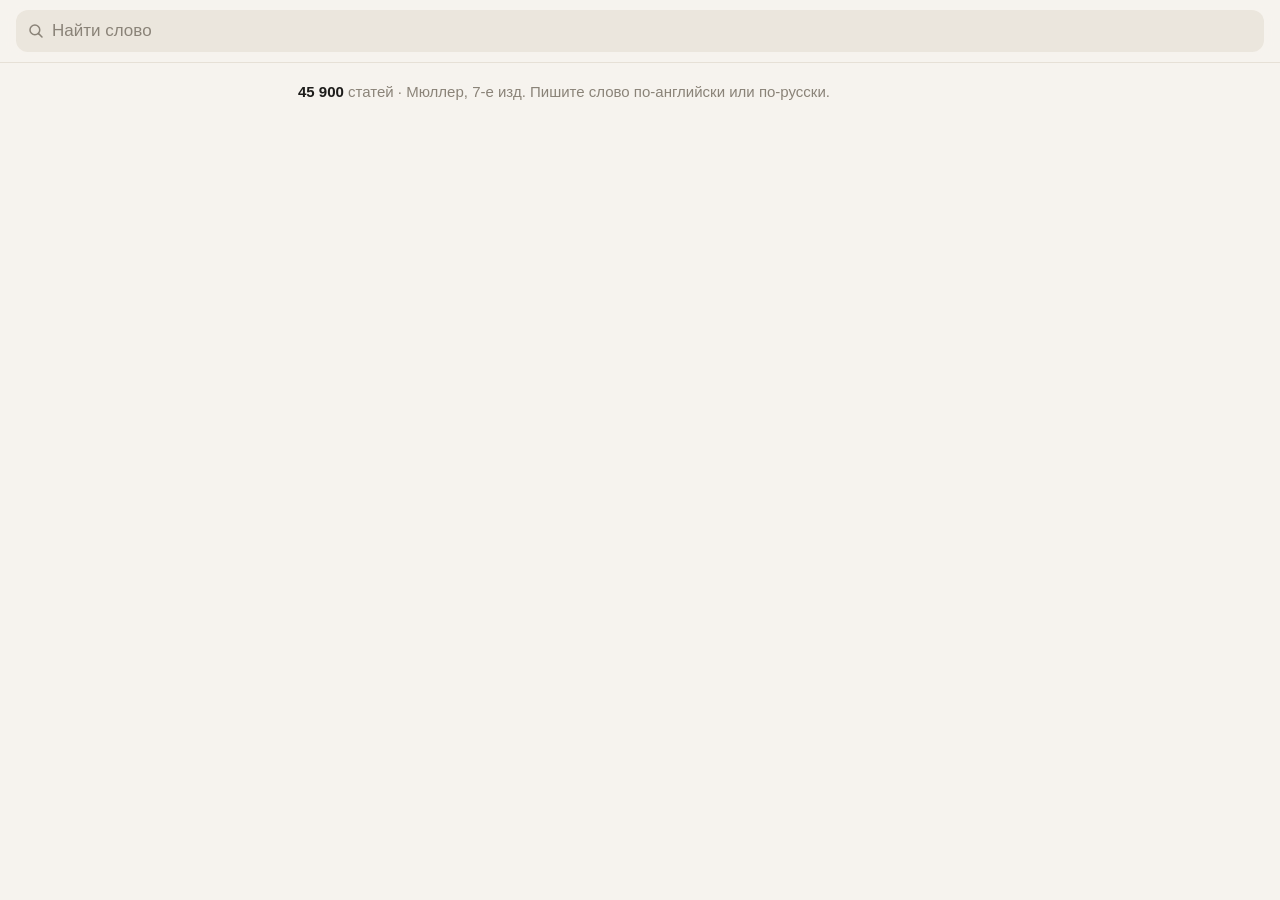
==== index.html @ 194bd888 "Словарь: обновление 2026-11-18" ====
<!doctype html>
<html lang="ru">
<head>
  <meta charset="utf-8">
  <meta name="viewport" content="width=device-width, initial-scale=1, viewport-fit=cover">
  <title>Словарь</title>
  <meta name="description" content="Англо-русский словарь Мюллера, работает без интернета">
  <meta name="theme-color" content="#f6f3ee" media="(prefers-color-scheme: light)">
  <meta name="theme-color" content="#16171a" media="(prefers-color-scheme: dark)">
  <meta name="apple-mobile-web-app-capable" content="yes">
  <meta name="apple-mobile-web-app-status-bar-style" content="default">
  <meta name="apple-mobile-web-app-title" content="Словарь">
  <link rel="manifest" href="manifest.webmanifest">
  <link rel="apple-touch-icon" href="icons/apple-touch-icon.png">
  <link rel="icon" href="icons/icon-192.png">
  <link rel="stylesheet" href="style.css">
</head>
<body>
  <header class="bar">
    <button class="back" id="back" aria-label="Назад" hidden>
      <svg viewBox="0 0 24 24" width="24" height="24" aria-hidden="true"><path d="M15 5l-7 7 7 7" fill="none" stroke="currentColor" stroke-width="2.2" stroke-linecap="round" stroke-linejoin="round"/></svg>
    </button>
    <form class="search" id="form" role="search" autocomplete="off">
      <svg class="loupe" viewBox="0 0 24 24" width="18" height="18" aria-hidden="true"><circle cx="10.5" cy="10.5" r="6.5" fill="none" stroke="currentColor" stroke-width="2"/><path d="M15.5 15.5L20 20" stroke="currentColor" stroke-width="2" stroke-linecap="round"/></svg>
      <input id="q" type="search" placeholder="Найти слово" aria-label="Поиск"
             autocapitalize="off" autocorrect="off" spellcheck="false" enterkeyhint="search">
      <button type="button" class="clear" id="clear" aria-label="Стереть" hidden>
        <svg viewBox="0 0 24 24" width="18" height="18" aria-hidden="true"><circle cx="12" cy="12" r="10" fill="currentColor"/><path d="M8.5 8.5l7 7M15.5 8.5l-7 7" stroke="var(--bg)" stroke-width="2" stroke-linecap="round"/></svg>
      </button>
    </form>
  </header>

  <main id="main">
    <p class="status" id="status">Загружаю словарь…</p>
    <ul class="list" id="list"></ul>
    <article class="entry" id="entry" hidden></article>
  </main>

  <div class="tip" id="tip" role="status" hidden></div>

  <script src="app.js"></script>
</body>
</html>
---- style.css ----
:root {
  --bg: #f6f3ee;
  --card: #fffdf9;
  --ink: #1d1c1a;
  --muted: #8a8378;
  --line: #e6e0d6;
  --field: #ebe6dd;
  --accent: #b4462f;
  --en: #1d1c1a;
  --ru: #44403a;
  --sel: #efe9df;
}
@media (prefers-color-scheme: dark) {
  :root {
    --bg: #16171a;
    --card: #1e1f23;
    --ink: #ecebe8;
    --muted: #8d8c88;
    --line: #2c2d32;
    --field: #26272c;
    --accent: #f08a6c;
    --en: #f4f3f0;
    --ru: #c9c7c2;
    --sel: #25262b;
  }
}

* { box-sizing: border-box; }
html { -webkit-text-size-adjust: 100%; }
body {
  margin: 0;
  background: var(--bg);
  color: var(--ink);
  font: 17px/1.45 -apple-system, BlinkMacSystemFont, "SF Pro Text", "Segoe UI", Roboto, sans-serif;
  -webkit-tap-highlight-color: transparent;
  min-height: 100dvh;
}
button { font: inherit; color: inherit; background: none; border: 0; padding: 0; cursor: pointer; }
[hidden] { display: none !important; }

/* Поиск сверху */
.bar {
  position: sticky; top: 0; z-index: 2;
  display: flex; align-items: center; gap: 4px;
  padding: calc(env(safe-area-inset-top) + 10px) max(16px, env(safe-area-inset-right)) 10px max(16px, env(safe-area-inset-left));
  background: color-mix(in srgb, var(--bg) 88%, transparent);
  -webkit-backdrop-filter: saturate(1.4) blur(14px);
  backdrop-filter: saturate(1.4) blur(14px);
  border-bottom: 1px solid var(--line);
}
.back { width: 36px; height: 40px; margin-left: -8px; display: grid; place-items: center; color: var(--accent); flex: none; }
.search { position: relative; flex: 1; display: flex; align-items: center; }
.loupe { position: absolute; left: 11px; color: var(--muted); pointer-events: none; }
#q {
  width: 100%; height: 42px;
  padding: 0 38px 0 36px;
  border: 0; border-radius: 12px;
  background: var(--field); color: var(--ink);
  font: inherit; font-size: 17px;       /* меньше 16px — iPhone приближает страницу при фокусе */
  outline: none; -webkit-appearance: none; appearance: none;
}
#q::placeholder { color: var(--muted); }
#q::-webkit-search-cancel-button, #q::-webkit-search-decoration { -webkit-appearance: none; }
.clear { position: absolute; right: 10px; color: var(--muted); display: grid; place-items: center; width: 24px; height: 24px; }

main { padding: 0 max(16px, env(safe-area-inset-right)) calc(env(safe-area-inset-bottom) + 32px) max(16px, env(safe-area-inset-left)); max-width: 720px; margin: 0 auto; }

.status { color: var(--muted); font-size: 15px; margin: 18px 2px; }
.status b { color: var(--ink); font-weight: 600; }
.status button { color: var(--accent); font-weight: 600; }

/* Список найденного */
.list { list-style: none; margin: 0; padding: 0; }
.list li { border-bottom: 1px solid var(--line); }
.list a {
  display: block; padding: 11px 2px; text-decoration: none; color: inherit;
  overflow: hidden; text-overflow: ellipsis; white-space: nowrap;
}
.list a:active { background: var(--sel); }
.list .w { font-weight: 600; color: var(--en); }
.list .p { color: var(--muted); margin-left: 8px; font-size: 15px; }
.list mark { background: none; color: var(--accent); }
.group { font-size: 13px; text-transform: uppercase; letter-spacing: .06em; color: var(--muted); margin: 20px 2px 4px; }

/* Статья */
.entry { padding-top: 14px; }
.entry h1 { font-size: 30px; line-height: 1.15; margin: 4px 0 2px; font-weight: 700; letter-spacing: -.01em; overflow-wrap: anywhere; }
.entry .tr { color: var(--muted); font-size: 16px; }
.entry .ln { margin: 6px 0; color: var(--ru); overflow-wrap: break-word; }
.entry .ln.l0 { margin-top: 18px; }
.entry .ln.l1 { margin-top: 14px; }
.entry .ln.l2 { padding-left: 32px; text-indent: -32px; }
.entry .ln.l3 { padding-left: 58px; text-indent: -26px; }
.entry .ln.l3 .n { min-width: 26px; }
.entry .ln.l1 + .ln.l2, .entry .ln.l0 + .ln.l1 { margin-top: 6px; }
.entry .n { display: inline-block; min-width: 32px; padding-right: 6px; text-indent: 0; color: var(--accent); font-weight: 600; font-variant-numeric: tabular-nums; }
.entry .ln.l1 .n, .entry .ln.l0 .n { min-width: 0; margin-right: 8px; }
.entry .hom { font-size: 13px; font-weight: 700; color: var(--accent); border: 1.5px solid currentColor; border-radius: 6px; padding: 0 6px; margin-right: 8px; }
.entry .en { color: var(--en); font-weight: 600; }
.entry .lb { color: var(--muted); font-style: italic; font-size: .92em; }
.entry .lb.k { text-decoration: underline dotted; text-underline-offset: 3px; cursor: help; }
.entry .ref { color: var(--muted); font-size: .92em; }
.entry a.go { color: var(--accent); text-decoration: none; font-weight: 600; }
.entry .src { margin-top: 36px; font-size: 13px; color: var(--muted); }

.tip {
  position: fixed; left: 50%; bottom: calc(env(safe-area-inset-bottom) + 20px); transform: translateX(-50%);
  max-width: min(92vw, 520px); padding: 10px 14px; border-radius: 12px;
  background: var(--ink); color: var(--bg); font-size: 15px; box-shadow: 0 6px 24px rgba(0,0,0,.18);
  z-index: 5;
}
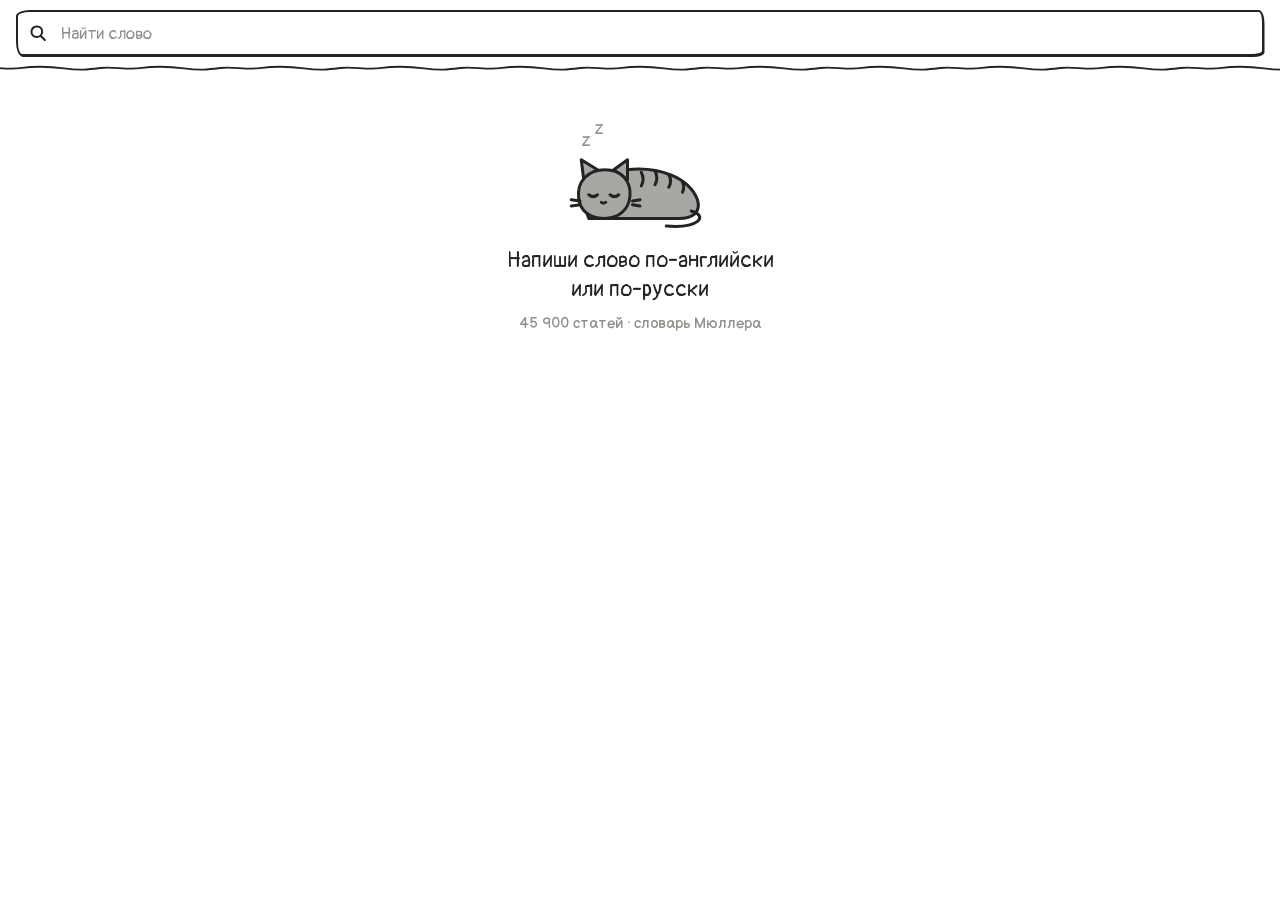
==== commit 1faa1ea7: "Словарь: обновление 2026-11-18" ====
--- a/index.html
+++ b/index.html
@@ -5,39 +5,44 @@
   <meta name="viewport" content="width=device-width, initial-scale=1, viewport-fit=cover">
   <title>Словарь</title>
   <meta name="description" content="Англо-русский словарь Мюллера, работает без интернета">
-  <meta name="theme-color" content="#f6f3ee" media="(prefers-color-scheme: light)">
-  <meta name="theme-color" content="#16171a" media="(prefers-color-scheme: dark)">
+  <meta name="theme-color" content="#ffffff" media="(prefers-color-scheme: light)">
+  <meta name="theme-color" content="#1c1c1a" media="(prefers-color-scheme: dark)">
   <meta name="apple-mobile-web-app-capable" content="yes">
   <meta name="apple-mobile-web-app-status-bar-style" content="default">
   <meta name="apple-mobile-web-app-title" content="Словарь">
   <link rel="manifest" href="manifest.webmanifest">
   <link rel="apple-touch-icon" href="icons/apple-touch-icon.png">
   <link rel="icon" href="icons/icon-192.png">
+  <link rel="preload" href="fonts/Pangolin-400-latin.woff2" as="font" type="font/woff2" crossorigin>
+  <link rel="preload" href="fonts/BalsamiqSans-400-cyrillic.woff2" as="font" type="font/woff2" crossorigin>
+  <link rel="stylesheet" href="ds/tokens.css">
+  <link rel="stylesheet" href="ds/components.css">
   <link rel="stylesheet" href="style.css">
 </head>
-<body>
+<body class="k-base">
   <header class="bar">
-    <button class="back" id="back" aria-label="Назад" hidden>
-      <svg viewBox="0 0 24 24" width="24" height="24" aria-hidden="true"><path d="M15 5l-7 7 7 7" fill="none" stroke="currentColor" stroke-width="2.2" stroke-linecap="round" stroke-linejoin="round"/></svg>
-    </button>
-    <form class="search" id="form" role="search" autocomplete="off">
-      <svg class="loupe" viewBox="0 0 24 24" width="18" height="18" aria-hidden="true"><circle cx="10.5" cy="10.5" r="6.5" fill="none" stroke="currentColor" stroke-width="2"/><path d="M15.5 15.5L20 20" stroke="currentColor" stroke-width="2" stroke-linecap="round"/></svg>
-      <input id="q" type="search" placeholder="Найти слово" aria-label="Поиск"
+    <button class="k-round k-round--sm back" id="back" aria-label="Назад" hidden><span class="k-round__face" data-d="back"></span></button>
+    <form class="k-field search" id="form" role="search" autocomplete="off">
+      <span class="k-field__icon" data-d="loupe"></span>
+      <input class="k-field__input" id="q" type="search" placeholder="Найти слово" aria-label="Поиск"
              autocapitalize="off" autocorrect="off" spellcheck="false" enterkeyhint="search">
-      <button type="button" class="clear" id="clear" aria-label="Стереть" hidden>
-        <svg viewBox="0 0 24 24" width="18" height="18" aria-hidden="true"><circle cx="12" cy="12" r="10" fill="currentColor"/><path d="M8.5 8.5l7 7M15.5 8.5l-7 7" stroke="var(--bg)" stroke-width="2" stroke-linecap="round"/></svg>
-      </button>
+      <button type="button" class="k-field__clear" id="clear" aria-label="Стереть" data-d="close" hidden></button>
     </form>
   </header>
 
   <main id="main">
-    <p class="status" id="status">Загружаю словарь…</p>
-    <ul class="list" id="list"></ul>
+    <div class="state" id="state">
+      <div class="state__pic" data-d="lie"></div>
+      <div class="state__title">Загружаю словарь…</div>
+      <div class="k-progress k-progress--run state__bar"><i></i><i></i><i></i><i></i><i></i><i></i><i></i><i></i><i></i><i></i><i></i><i></i></div>
+    </div>
+    <ul class="k-list list" id="list"></ul>
     <article class="entry" id="entry" hidden></article>
   </main>
 
-  <div class="tip" id="tip" role="status" hidden></div>
+  <div class="k-toast" id="tip" role="status" hidden></div>
 
+  <script src="ds/doodles.js"></script>
   <script src="app.js"></script>
 </body>
 </html>
--- a/ds/tokens.css
+++ b/ds/tokens.css
@@ -0,0 +1,113 @@
+/* Дизайн-система «Каракули» — токены.
+   Стиль: рисунок тушью на белой бумаге. Чёрный контур от руки, серые плашки,
+   жёлтый маркер для главного действия, немного голубого и рыжего (котики). */
+
+@font-face { font-family: 'Pangolin'; font-style: normal; font-weight: 400; font-display: swap;
+  src: url(../fonts/Pangolin-400-cyrillic.woff2) format('woff2'); unicode-range: U+0301, U+0400-045F, U+0490-0491, U+04B0-04B1, U+2116; }
+@font-face { font-family: 'Pangolin'; font-style: normal; font-weight: 400; font-display: swap;
+  src: url(../fonts/Pangolin-400-latin.woff2) format('woff2'); unicode-range: U+0000-00FF, U+0131, U+0152-0153, U+02BB-02BC, U+02C6, U+02DA, U+02DC, U+0304, U+0308, U+0329, U+2000-206F, U+20AC, U+2122, U+2191, U+2193, U+2212, U+2215, U+FEFF, U+FFFD; }
+@font-face { font-family: 'Balsamiq Sans'; font-style: normal; font-weight: 400; font-display: swap;
+  src: url(../fonts/BalsamiqSans-400-cyrillic.woff2) format('woff2'); unicode-range: U+0301, U+0400-045F, U+0490-0491, U+04B0-04B1, U+2116; }
+@font-face { font-family: 'Balsamiq Sans'; font-style: normal; font-weight: 400; font-display: swap;
+  src: url(../fonts/BalsamiqSans-400-latin.woff2) format('woff2'); unicode-range: U+0000-00FF, U+0131, U+0152-0153, U+02BB-02BC, U+02C6, U+02DA, U+02DC, U+0304, U+0308, U+0329, U+2000-206F, U+20AC, U+2122, U+2191, U+2193, U+2212, U+2215, U+FEFF, U+FFFD; }
+@font-face { font-family: 'Balsamiq Sans'; font-style: normal; font-weight: 700; font-display: swap;
+  src: url(../fonts/BalsamiqSans-700-cyrillic.woff2) format('woff2'); unicode-range: U+0301, U+0400-045F, U+0490-0491, U+04B0-04B1, U+2116; }
+@font-face { font-family: 'Balsamiq Sans'; font-style: normal; font-weight: 700; font-display: swap;
+  src: url(../fonts/BalsamiqSans-700-latin.woff2) format('woff2'); unicode-range: U+0000-00FF, U+0131, U+0152-0153, U+02BB-02BC, U+02C6, U+02DA, U+02DC, U+0304, U+0308, U+0329, U+2000-206F, U+20AC, U+2122, U+2191, U+2193, U+2212, U+2215, U+FEFF, U+FFFD; }
+@font-face { font-family: 'Balsamiq Sans'; font-style: italic; font-weight: 400; font-display: swap;
+  src: url(../fonts/BalsamiqSans-400i-cyrillic.woff2) format('woff2'); unicode-range: U+0301, U+0400-045F, U+0490-0491, U+04B0-04B1, U+2116; }
+@font-face { font-family: 'Balsamiq Sans'; font-style: italic; font-weight: 400; font-display: swap;
+  src: url(../fonts/BalsamiqSans-400i-latin.woff2) format('woff2'); unicode-range: U+0000-00FF, U+0131, U+0152-0153, U+02BB-02BC, U+02C6, U+02DA, U+02DC, U+0304, U+0308, U+0329, U+2000-206F, U+20AC, U+2122, U+2191, U+2193, U+2212, U+2215, U+FEFF, U+FFFD; }
+
+:root {
+  color-scheme: light;
+
+  /* бумага */
+  --paper: #ffffff;          /* фон экрана */
+  --paper-2: #f4f4f1;        /* мягкая плашка: строка при нажатии, фон поля */
+  --paper-3: #e7e7e3;        /* серая карточка внутри окна, пометки */
+  --paper-4: #d2d2ce;        /* выключенное, затемнение под окном */
+
+  /* тушь */
+  --ink: #232323;            /* контуры и основной текст */
+  --ink-2: #4d4d4b;          /* второстепенный текст */
+  --ink-3: #8f8f8b;          /* подсказки, плейсхолдеры */
+  --frame: #5c5c59;          /* шапка окна */
+  --on-frame: #ffffff;
+
+  /* цвет — понемногу */
+  --yellow: #fff07a;         /* главное действие, маркер, пузырь «…» */
+  --yellow-2: #f3d73a;
+  --on-yellow: #232323;      /* на жёлтом всегда тёмная тушь, в любой теме */
+  --blue: #6cb8e8;           /* прогресс, ссылки-подсказки */
+  --blue-soft: #dceffb;
+  --red: #e8584f;            /* опасное, «пусто» на шкале */
+  --ginger: #e9a148;         /* рыжий котик */
+  --cat-gray: #a7a7a3;       /* серый котик */
+  --cat-white: #ffffff;
+  --cat-ink: #232323;         /* глаза, полоски, пятна котиков — всегда тёмные */
+
+  /* шрифты */
+  --font-hand: 'Pangolin', 'Balsamiq Sans', 'Comic Sans MS', -apple-system, sans-serif;  /* заголовки, слова, кнопки */
+  --font-body: 'Balsamiq Sans', -apple-system, BlinkMacSystemFont, 'Segoe UI', sans-serif; /* текст статей */
+  --font-ipa: 'Charis SIL', 'Doulos SIL', 'Lucida Grande', -apple-system, sans-serif;     /* транскрипция: в рукописных нет ə ʃ θ */
+
+  --fs-display: 44px;        /* заставка */
+  --fs-title: 36px;          /* слово в статье */
+  --fs-h2: 22px;
+  --fs-body: 17px;           /* меньше 16 нельзя: iPhone увеличивает страницу при вводе */
+  --fs-small: 15px;
+  --fs-caption: 13px;
+  --lh-body: 1.5;
+
+  /* линии */
+  --line: 2px;               /* обычный контур */
+  --line-thick: 3px;         /* окна, круглые кнопки */
+  --line-thin: 1.5px;        /* разделители */
+  /* углы «от руки»: у каждого угла свой радиус */
+  --r-sketch: 14px 5px 12px 6px / 6px 12px 5px 14px;
+  --r-sketch-sm: 8px 3px 7px 4px / 4px 7px 3px 8px;
+  --r-sketch-lg: 22px 8px 20px 10px / 10px 20px 8px 22px;
+  --r-blob: 48% 52% 50% 50% / 52% 48% 52% 48%;   /* круглая кнопка, чуть кривая */
+  --r-pill: 999px;
+
+  /* отступы, шаг 4 */
+  --s1: 4px; --s2: 8px; --s3: 12px; --s4: 16px; --s5: 24px; --s6: 32px; --s7: 48px;
+  --gutter: 16px;
+
+  /* «двойная линия»: второй штрих чуть сдвинут, как будто обвели дважды */
+  --double: 1px 1.5px 0 -0.5px var(--ink);
+
+  --dim: rgba(35, 35, 35, .38);   /* затемнение под окном */
+  --ease: cubic-bezier(.3, 1.4, .5, 1);   /* лёгкий «пружинный» отскок */
+}
+
+@media (prefers-color-scheme: dark) {
+  :root:not([data-theme="light"]) {
+    color-scheme: dark;
+    /* ночью — мел на грифельной доске */
+    --paper: #1c1c1a;
+    --paper-2: #252523;
+    --paper-3: #30302d;
+    --paper-4: #45453f;
+    --ink: #efede6;
+    --ink-2: #c4c2bb;
+    --ink-3: #87857e;
+    --frame: #3a3a36;
+    --on-frame: #efede6;
+    --yellow: #f5e66a;
+    --yellow-2: #e0c93a;
+    --blue: #7cc3ef;
+    --blue-soft: #23384a;
+    --cat-gray: #8d8d88;
+    --cat-white: #f4f2ea;
+    --dim: rgba(0, 0, 0, .55);
+  }
+}
+:root[data-theme="dark"] {
+  color-scheme: dark;
+  --paper: #1c1c1a; --paper-2: #252523; --paper-3: #30302d; --paper-4: #45453f;
+  --ink: #efede6; --ink-2: #c4c2bb; --ink-3: #87857e; --frame: #3a3a36; --on-frame: #efede6;
+  --yellow: #f5e66a; --yellow-2: #e0c93a; --blue: #7cc3ef; --blue-soft: #23384a;
+  --cat-gray: #8d8d88; --cat-white: #f4f2ea; --dim: rgba(0, 0, 0, .55);
+}
--- a/ds/components.css
+++ b/ds/components.css
@@ -0,0 +1,210 @@
+/* Дизайн-система «Каракули» — компоненты. Нужен tokens.css.
+   Правило одно: всё, что можно потрогать, обведено тушью; всё остальное — плоское, без теней. */
+
+/* ---------- основа ---------- */
+.k-base, .k-base * { box-sizing: border-box; }
+.k-base {
+  margin: 0;
+  background: var(--paper);
+  color: var(--ink);
+  font: var(--fs-body)/var(--lh-body) var(--font-body);
+  -webkit-text-size-adjust: 100%;
+  -webkit-tap-highlight-color: transparent;
+}
+/* :where — чтобы сброс кнопок не перебивал .k-btn и другие компоненты */
+:where(.k-base) :where(button) { font: inherit; color: inherit; background: none; border: 0; padding: 0; cursor: pointer; }
+.k-base [hidden] { display: none !important; }
+
+/* ---------- текст ---------- */
+.k-display { font: var(--fs-display)/1.15 var(--font-hand); letter-spacing: .01em; }
+.k-title   { font: var(--fs-title)/1.1 var(--font-hand); letter-spacing: .01em; margin: 0; }
+.k-h2      { font: var(--fs-h2)/1.25 var(--font-hand); margin: 0; }
+.k-hand    { font-family: var(--font-hand); }
+.k-muted   { color: var(--ink-3); }
+.k-small   { font-size: var(--fs-small); }
+.k-caption { font-size: var(--fs-caption); color: var(--ink-3); }
+/* маркер: днём — полоска по низу букв, ночью — заливка целиком, иначе верх тёмных букв тонет в фоне */
+.k-mark    { background: linear-gradient(transparent 45%, var(--yellow) 45%, var(--yellow) 88%, transparent 88%); color: inherit; padding: 0 1px; }
+@media (prefers-color-scheme: dark) { :root:not([data-theme="light"]) .k-mark { background: var(--yellow); color: var(--on-yellow); border-radius: 3px; } }
+:root[data-theme="dark"] .k-mark { background: var(--yellow); color: var(--on-yellow); border-radius: 3px; }
+.k-ipa     { font-family: var(--font-ipa); color: var(--ink-2); }
+
+/* ударение: штрих тушью над гласной. Знак U+0301 в Balsamiq съезжает, поэтому рисуем сами:
+   вода́ → во<span class="k-st">а</span> */
+.k-st { position: relative; }
+.k-st::after {
+  content: ''; position: absolute; left: 50%; top: .02em;
+  width: .1em; height: .3em; border-radius: .05em;
+  background: currentColor; transform: translateX(-20%) rotate(32deg);
+}
+
+/* ---------- кнопки ---------- */
+.k-btn {
+  display: inline-flex; align-items: center; justify-content: center; gap: var(--s2);
+  min-height: 44px; padding: 0 var(--s4);
+  border: var(--line) solid var(--ink); border-radius: var(--r-sketch);
+  background: var(--paper); color: var(--ink);
+  font: var(--fs-body)/1 var(--font-hand);
+  box-shadow: var(--double);
+  transition: transform .12s var(--ease), background-color .15s;
+}
+.k-btn:active { transform: translate(1px, 1.5px); box-shadow: none; }
+.k-btn--primary { background: var(--yellow); color: var(--on-yellow); border-color: var(--ink); }
+.k-btn--quiet { background: var(--paper-3); }
+.k-btn:disabled, .k-btn[aria-disabled="true"] { background: var(--paper-3); color: var(--ink-3); border-color: var(--ink-3); box-shadow: none; cursor: default; }
+.k-btn svg { flex: none; }
+
+/* круглая кнопка с подписью снизу, как «магазин» и «домик» */
+.k-round { display: inline-flex; flex-direction: column; align-items: center; gap: 2px; font: var(--fs-caption)/1 var(--font-hand); }
+.k-round__face {
+  width: 52px; height: 52px; display: grid; place-items: center;
+  border: var(--line-thick) solid var(--ink); border-radius: var(--r-blob);
+  background: var(--paper);
+  transition: transform .12s var(--ease);
+}
+.k-round--sm .k-round__face { width: 40px; height: 40px; border-width: var(--line); }
+.k-round--primary .k-round__face { background: var(--yellow); color: var(--on-yellow); }
+.k-round:active .k-round__face { transform: scale(.94) rotate(-3deg); }
+
+/* ---------- поле ввода ---------- */
+.k-field { position: relative; display: flex; align-items: center; }
+.k-field__icon { position: absolute; left: 12px; color: var(--ink); pointer-events: none; }
+.k-field__input {
+  width: 100%; height: 46px;
+  padding: 0 42px 0 42px;
+  border: var(--line) solid var(--ink); border-radius: var(--r-sketch);
+  background: var(--paper); color: var(--ink);
+  font: var(--fs-body) var(--font-hand);
+  outline: none; -webkit-appearance: none; appearance: none;
+  box-shadow: var(--double);
+}
+.k-field__input::placeholder { color: var(--ink-3); }
+.k-field__input:focus { background: var(--paper-2); }
+.k-field__input::-webkit-search-cancel-button, .k-field__input::-webkit-search-decoration { -webkit-appearance: none; }
+.k-field__clear { position: absolute; right: 10px; width: 28px; height: 28px; display: grid; place-items: center; color: var(--ink); }
+
+/* ---------- карточки и окна ---------- */
+.k-card { border: var(--line) solid var(--ink); border-radius: var(--r-sketch); background: var(--paper); padding: var(--s4); }
+.k-card--gray { background: var(--paper-3); border-color: transparent; border-radius: var(--r-sketch-sm); }
+
+/* окно с тёмной шапкой (как карточка котика) */
+.k-window { border: var(--line-thick) solid var(--ink); border-radius: var(--r-sketch-lg); background: var(--paper); overflow: hidden; }
+.k-window__bar {
+  display: flex; align-items: center; justify-content: center; gap: var(--s2);
+  min-height: 44px; padding: var(--s2) var(--s4);
+  background: var(--frame); color: var(--on-frame);
+  border-bottom: var(--line-thick) solid var(--ink);
+  font: var(--fs-h2)/1 var(--font-hand);
+}
+.k-window__body { padding: var(--s4); }
+
+/* окно «браузера» с тремя точками */
+.k-window--app .k-window__bar { justify-content: flex-start; background: var(--paper-3); color: var(--ink); font-size: var(--fs-small); border-bottom-width: var(--line); min-height: 34px; }
+.k-dots { display: inline-flex; gap: 6px; margin-right: var(--s2); }
+.k-dots i { width: 9px; height: 9px; border: var(--line) solid var(--ink); border-radius: 50%; background: var(--paper); }
+
+/* ---------- пометки, плашки, значки ---------- */
+.k-chip {
+  display: inline-block; padding: 0 7px; line-height: 1.45;
+  border-radius: var(--r-sketch-sm); background: var(--paper-3); color: var(--ink-2);
+  font: italic .84em/1.45 var(--font-body); white-space: nowrap; vertical-align: .06em;
+}
+button.k-chip { font: italic .84em/1.45 var(--font-body); color: var(--ink-2); background: var(--paper-3); }
+.k-chip--line { background: transparent; border: var(--line-thin) solid var(--ink-3); }
+
+/* квадратик с номером: уровень, «1 шаг», омоним I/II */
+.k-tag {
+  display: inline-grid; place-items: center; min-width: 30px; height: 28px; padding: 0 6px;
+  border: var(--line) solid var(--ink); border-radius: var(--r-sketch-sm);
+  background: var(--paper); font: 16px/1 var(--font-hand); color: var(--ink);
+}
+.k-tag--fill { background: var(--ink); color: var(--paper); }
+
+/* ---------- пузыри ---------- */
+.k-bubble {
+  position: relative; display: inline-block; padding: 6px 14px;
+  border: var(--line) solid var(--ink); border-radius: var(--r-pill);
+  background: var(--yellow); color: var(--on-yellow); font: var(--fs-body)/1.2 var(--font-hand);
+}
+.k-bubble::after {          /* хвостик */
+  content: ''; position: absolute; left: 22px; bottom: -8px; width: 12px; height: 12px;
+  background: inherit; border: inherit; border-width: 0 var(--line) var(--line) 0; border-radius: 0 0 4px 0;
+  transform: rotate(45deg) skew(8deg, 8deg);
+}
+.k-bubble--white { background: var(--paper); color: var(--ink); }
+
+/* реплика: двойная рамка, слева котик-аватар (как «мяу» в игре) */
+.k-say {
+  display: flex; align-items: center; gap: var(--s3);
+  padding: var(--s2) var(--s3);
+  border: var(--line) solid var(--ink); border-radius: var(--r-sketch-sm);
+  background: var(--paper); color: var(--ink);
+  outline: var(--line-thick) solid var(--ink); outline-offset: 3px;
+}
+.k-say__who { flex: none; display: flex; flex-direction: column; align-items: center; font: var(--fs-caption)/1 var(--font-hand); color: var(--ink-2); gap: 2px; }
+.k-say__who svg { width: 34px; height: 34px; }
+.k-say__text { font: var(--fs-small)/1.35 var(--font-body); }
+
+/* ---------- прогресс: синие «кирпичики» ---------- */
+.k-progress {
+  display: flex; gap: 3px; padding: 4px;
+  border: var(--line) solid var(--ink); border-radius: var(--r-sketch-sm); background: var(--paper);
+  height: 22px; overflow: hidden;
+}
+.k-progress i { flex: 1; border: var(--line-thin) solid var(--ink); border-radius: 3px; background: var(--blue); min-width: 6px; }
+.k-progress--run i { animation: k-blink 1.4s steps(1) infinite; }
+.k-progress--run i:nth-child(4n+2) { animation-delay: .35s; }
+.k-progress--run i:nth-child(4n+3) { animation-delay: .7s; }
+.k-progress--run i:nth-child(4n+4) { animation-delay: 1.05s; }
+@keyframes k-blink { 0%, 100% { background: var(--blue); } 50% { background: var(--paper); } }
+
+/* шкала-полоска (здоровье, сытость) */
+.k-meter { display: inline-flex; align-items: center; gap: var(--s2); font: var(--fs-small)/1 var(--font-hand); }
+.k-meter__track { position: relative; width: 110px; height: 14px; border: var(--line) solid var(--ink); border-radius: var(--r-sketch-sm); background: var(--paper); overflow: hidden; }
+.k-meter__fill { position: absolute; inset: 0 auto 0 0; background: var(--red); border-right: var(--line) solid var(--ink); }
+
+/* ---------- списки и линии ---------- */
+.k-list { list-style: none; margin: 0; padding: 0; }
+.k-row {
+  display: block; padding: 12px 4px; color: inherit; text-decoration: none;
+  border-bottom: var(--line-thin) dashed var(--paper-4);
+}
+.k-row:active { background: var(--paper-2); }
+
+/* линия «от руки»: кривая волна вместо ровной черты */
+.k-rule {
+  height: 8px; border: 0; margin: var(--s4) 0;
+  background: url("data:image/svg+xml,%3Csvg xmlns='http://www.w3.org/2000/svg' width='120' height='8' viewBox='0 0 120 8'%3E%3Cpath d='M0 4 C 12 2, 26 6.2, 40 4.2 S 68 2.2, 84 4.4 S 108 5.6, 120 4' fill='none' stroke='%23232323' stroke-width='1.8' stroke-linecap='round'/%3E%3C/svg%3E") repeat-x center / 120px 8px;
+  opacity: .9;
+}
+@media (prefers-color-scheme: dark) {
+  :root:not([data-theme="light"]) .k-rule { filter: invert(1); }
+}
+:root[data-theme="dark"] .k-rule { filter: invert(1); }
+
+/* ---------- всплывающая подсказка снизу ---------- */
+.k-toast {
+  position: fixed; left: 50%; bottom: calc(env(safe-area-inset-bottom) + 20px);
+  transform: translateX(-50%); width: min(92vw, 480px); z-index: 10;
+  animation: k-pop .25s var(--ease);
+}
+@keyframes k-pop { from { transform: translate(-50%, 12px) scale(.96); opacity: 0; } }
+
+/* ---------- котики ---------- */
+.k-doodle { display: block; overflow: visible; }
+.k-doodle .ink { stroke: var(--ink); fill: none; stroke-width: 2.4; stroke-linecap: round; stroke-linejoin: round; }
+.k-doodle .fill-paper { fill: var(--cat-white); }
+.k-doodle .fill-gray { fill: var(--cat-gray); }
+.k-doodle .fill-ginger { fill: var(--ginger); }
+.k-doodle .fill-ink { fill: var(--ink); }
+/* черты мордочки и пятна — своя тушь, тёмная в любой теме, иначе ночью глаза пропадут на белой шерсти */
+.k-doodle .feat { stroke: var(--cat-ink); fill: none; stroke-width: 2.4; stroke-linecap: round; stroke-linejoin: round; }
+.k-doodle .fill-cat { fill: var(--cat-ink); }
+.k-doodle .tail { transform-origin: var(--tail-x, 50%) var(--tail-y, 50%); animation: k-wag 2.6s ease-in-out infinite; }
+.k-doodle .zzz { font: 14px var(--font-hand); fill: var(--ink-3); animation: k-float 3s ease-in-out infinite; }
+@keyframes k-wag { 0%, 100% { transform: rotate(0); } 50% { transform: rotate(-9deg); } }
+@keyframes k-float { 0%, 100% { transform: translateY(0); opacity: .9; } 50% { transform: translateY(-4px); opacity: .5; } }
+
+@media (prefers-reduced-motion: reduce) {
+  .k-doodle .tail, .k-doodle .zzz, .k-progress--run i, .k-toast { animation: none; }
+}
--- a/style.css
+++ b/style.css
@@ -1,111 +1,60 @@
-:root {
-  --bg: #f6f3ee;
-  --card: #fffdf9;
-  --ink: #1d1c1a;
-  --muted: #8a8378;
-  --line: #e6e0d6;
-  --field: #ebe6dd;
-  --accent: #b4462f;
-  --en: #1d1c1a;
-  --ru: #44403a;
-  --sel: #efe9df;
+/* Раскладка словаря. Цвета, шрифты и компоненты — из дизайн-системы «Каракули» (ds/). */
+
+body { min-height: 100dvh; }
+
+/* поиск сверху */
+.bar {
+  position: sticky; top: 0; z-index: 2;
+  display: flex; align-items: center; gap: var(--s2);
+  padding: calc(env(safe-area-inset-top) + 10px) max(var(--gutter), env(safe-area-inset-right)) 12px max(var(--gutter), env(safe-area-inset-left));
+  background: var(--paper);
 }
-@media (prefers-color-scheme: dark) {
-  :root {
-    --bg: #16171a;
-    --card: #1e1f23;
-    --ink: #ecebe8;
-    --muted: #8d8c88;
-    --line: #2c2d32;
-    --field: #26272c;
-    --accent: #f08a6c;
-    --en: #f4f3f0;
-    --ru: #c9c7c2;
-    --sel: #25262b;
-  }
+.bar::after {                 /* волнистая черта тушью под шапкой */
+  content: ''; position: absolute; left: 0; right: 0; bottom: -4px; height: 8px;
+  background: url("data:image/svg+xml,%3Csvg xmlns='http://www.w3.org/2000/svg' width='120' height='8' viewBox='0 0 120 8'%3E%3Cpath d='M0 4 C 12 2, 26 6.2, 40 4.2 S 68 2.2, 84 4.4 S 108 5.6, 120 4' fill='none' stroke='%23232323' stroke-width='1.8' stroke-linecap='round'/%3E%3C/svg%3E") repeat-x center / 120px 8px;
+}
+@media (prefers-color-scheme: dark) { :root:not([data-theme="light"]) .bar::after { filter: invert(1); } }
+.search { flex: 1; }
+.back { flex: none; }
+
+main {
+  max-width: 720px; margin: 0 auto;
+  padding: 6px max(var(--gutter), env(safe-area-inset-right)) calc(env(safe-area-inset-bottom) + 40px) max(var(--gutter), env(safe-area-inset-left));
 }
 
-* { box-sizing: border-box; }
-html { -webkit-text-size-adjust: 100%; }
-body {
-  margin: 0;
-  background: var(--bg);
-  color: var(--ink);
-  font: 17px/1.45 -apple-system, BlinkMacSystemFont, "SF Pro Text", "Segoe UI", Roboto, sans-serif;
-  -webkit-tap-highlight-color: transparent;
-  min-height: 100dvh;
-}
-button { font: inherit; color: inherit; background: none; border: 0; padding: 0; cursor: pointer; }
-[hidden] { display: none !important; }
+/* пустой экран, загрузка, «не нашлось» — с котиком */
+.state { display: flex; flex-direction: column; align-items: center; text-align: center; padding: 56px 12px 8px; gap: 10px; }
+.state__pic .k-doodle { width: auto; height: auto; transform: scale(1.25); margin-bottom: 14px; }
+.state__title { font: var(--fs-h2)/1.3 var(--font-hand); max-width: 300px; }
+.state__text { color: var(--ink-3); font-size: var(--fs-small); max-width: 300px; }
+.state__bar { width: min(240px, 80%); margin-top: 6px; }
+.state .k-btn { margin-top: 8px; }
+.state--small { padding-top: 22px; }
+.state--small .state__pic .k-doodle { transform: none; margin-bottom: 4px; }
 
-/* Поиск сверху */
-.bar {
-  position: sticky; top: 0; z-index: 2;
-  display: flex; align-items: center; gap: 4px;
-  padding: calc(env(safe-area-inset-top) + 10px) max(16px, env(safe-area-inset-right)) 10px max(16px, env(safe-area-inset-left));
-  background: color-mix(in srgb, var(--bg) 88%, transparent);
-  -webkit-backdrop-filter: saturate(1.4) blur(14px);
-  backdrop-filter: saturate(1.4) blur(14px);
-  border-bottom: 1px solid var(--line);
-}
-.back { width: 36px; height: 40px; margin-left: -8px; display: grid; place-items: center; color: var(--accent); flex: none; }
-.search { position: relative; flex: 1; display: flex; align-items: center; }
-.loupe { position: absolute; left: 11px; color: var(--muted); pointer-events: none; }
-#q {
-  width: 100%; height: 42px;
-  padding: 0 38px 0 36px;
-  border: 0; border-radius: 12px;
-  background: var(--field); color: var(--ink);
-  font: inherit; font-size: 17px;       /* меньше 16px — iPhone приближает страницу при фокусе */
-  outline: none; -webkit-appearance: none; appearance: none;
-}
-#q::placeholder { color: var(--muted); }
-#q::-webkit-search-cancel-button, #q::-webkit-search-decoration { -webkit-appearance: none; }
-.clear { position: absolute; right: 10px; color: var(--muted); display: grid; place-items: center; width: 24px; height: 24px; }
+/* список найденного */
+.list .k-row { overflow: hidden; text-overflow: ellipsis; white-space: nowrap; }
+.list .w { font: 20px/1.3 var(--font-hand); color: var(--ink); }
+.list .p { color: var(--ink-3); margin-left: 8px; font-size: var(--fs-small); }
+.group { font: 18px/1.3 var(--font-hand); color: var(--ink-2); margin: 18px 2px 2px; }
+.group:first-child { margin-top: 8px; }
 
-main { padding: 0 max(16px, env(safe-area-inset-right)) calc(env(safe-area-inset-bottom) + 32px) max(16px, env(safe-area-inset-left)); max-width: 720px; margin: 0 auto; }
-
-.status { color: var(--muted); font-size: 15px; margin: 18px 2px; }
-.status b { color: var(--ink); font-weight: 600; }
-.status button { color: var(--accent); font-weight: 600; }
-
-/* Список найденного */
-.list { list-style: none; margin: 0; padding: 0; }
-.list li { border-bottom: 1px solid var(--line); }
-.list a {
-  display: block; padding: 11px 2px; text-decoration: none; color: inherit;
-  overflow: hidden; text-overflow: ellipsis; white-space: nowrap;
-}
-.list a:active { background: var(--sel); }
-.list .w { font-weight: 600; color: var(--en); }
-.list .p { color: var(--muted); margin-left: 8px; font-size: 15px; }
-.list mark { background: none; color: var(--accent); }
-.group { font-size: 13px; text-transform: uppercase; letter-spacing: .06em; color: var(--muted); margin: 20px 2px 4px; }
-
-/* Статья */
+/* статья */
 .entry { padding-top: 14px; }
-.entry h1 { font-size: 30px; line-height: 1.15; margin: 4px 0 2px; font-weight: 700; letter-spacing: -.01em; overflow-wrap: anywhere; }
-.entry .tr { color: var(--muted); font-size: 16px; }
-.entry .ln { margin: 6px 0; color: var(--ru); overflow-wrap: break-word; }
-.entry .ln.l0 { margin-top: 18px; }
-.entry .ln.l1 { margin-top: 14px; }
-.entry .ln.l2 { padding-left: 32px; text-indent: -32px; }
-.entry .ln.l3 { padding-left: 58px; text-indent: -26px; }
-.entry .ln.l3 .n { min-width: 26px; }
-.entry .ln.l1 + .ln.l2, .entry .ln.l0 + .ln.l1 { margin-top: 6px; }
-.entry .n { display: inline-block; min-width: 32px; padding-right: 6px; text-indent: 0; color: var(--accent); font-weight: 600; font-variant-numeric: tabular-nums; }
-.entry .ln.l1 .n, .entry .ln.l0 .n { min-width: 0; margin-right: 8px; }
-.entry .hom { font-size: 13px; font-weight: 700; color: var(--accent); border: 1.5px solid currentColor; border-radius: 6px; padding: 0 6px; margin-right: 8px; }
-.entry .en { color: var(--en); font-weight: 600; }
-.entry .lb { color: var(--muted); font-style: italic; font-size: .92em; }
-.entry .lb.k { text-decoration: underline dotted; text-underline-offset: 3px; cursor: help; }
-.entry .ref { color: var(--muted); font-size: .92em; }
-.entry a.go { color: var(--accent); text-decoration: none; font-weight: 600; }
-.entry .src { margin-top: 36px; font-size: 13px; color: var(--muted); }
-
-.tip {
-  position: fixed; left: 50%; bottom: calc(env(safe-area-inset-bottom) + 20px); transform: translateX(-50%);
-  max-width: min(92vw, 520px); padding: 10px 14px; border-radius: 12px;
-  background: var(--ink); color: var(--bg); font-size: 15px; box-shadow: 0 6px 24px rgba(0,0,0,.18);
-  z-index: 5;
-}
+.entry .k-title { overflow-wrap: anywhere; }
+.entry .ipa { display: inline-block; margin: 2px 0 0; }
+.entry .ln { margin: 6px 0; overflow-wrap: break-word; }
+.entry .ln.l0 { margin-top: 22px; }
+.entry .ln.l1 { margin-top: 18px; }
+.entry .ln.l0 + .ln.l1, .entry .ln.l1 + .ln.l2 { margin-top: 8px; }
+.entry .ln.l2 { padding-left: 34px; text-indent: -34px; }
+.entry .ln.l3 { padding-left: 60px; text-indent: -26px; }
+.entry .n { display: inline-block; min-width: 34px; text-indent: 0; font: 19px/1 var(--font-hand); color: var(--ink); }
+.entry .ln.l3 .n { min-width: 26px; color: var(--ink-2); }
+.entry .ln > .k-tag { margin-right: 6px; text-indent: 0; }
+.entry .en { font-weight: 700; }
+.entry button.k-chip { cursor: help; }
+.entry .ref { color: var(--ink-3); font-size: .94em; }
+.entry a.go { color: inherit; font-weight: 700; text-decoration: underline wavy var(--blue); text-decoration-thickness: 1.5px; text-underline-offset: 4px; }
+.entry .k-rule { margin-top: 32px; }
+.entry .src { font-size: var(--fs-caption); color: var(--ink-3); margin: 0; }
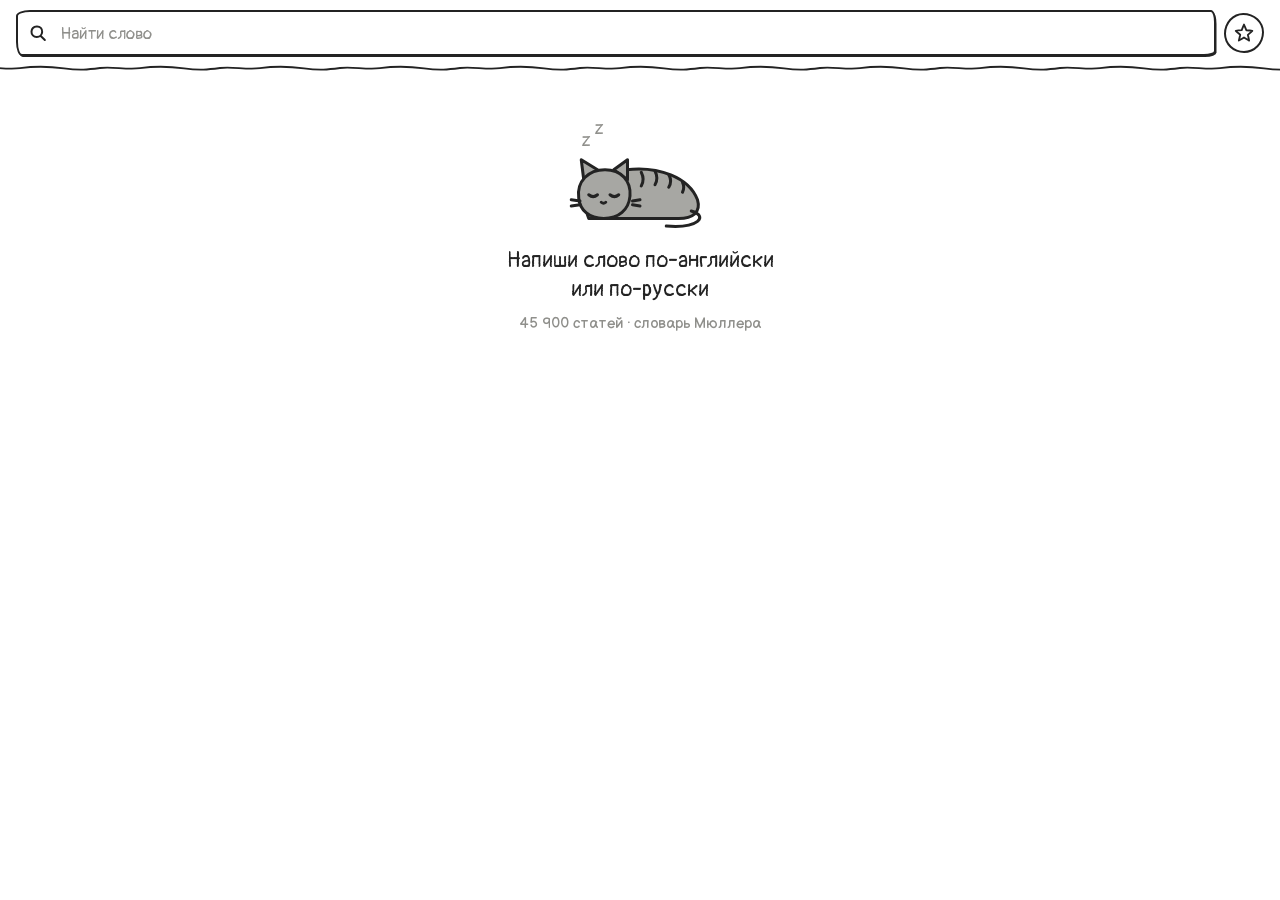
==== commit b4f2339d: "Словарь: обновление 2026-11-18" ====
--- a/index.html
+++ b/index.html
@@ -28,6 +28,7 @@
              autocapitalize="off" autocorrect="off" spellcheck="false" enterkeyhint="search">
       <button type="button" class="k-field__clear" id="clear" aria-label="Стереть" data-d="close" hidden></button>
     </form>
+    <button class="k-round k-round--sm favs" id="favs" aria-label="Избранное"><span class="k-round__face" data-d="star"></span></button>
   </header>
 
   <main id="main">
--- a/ds/components.css
+++ b/ds/components.css
@@ -181,6 +181,15 @@
   :root:not([data-theme="light"]) .k-rule { filter: invert(1); }
 }
 :root[data-theme="dark"] .k-rule { filter: invert(1); }
+
+/* ---------- звёздочка «в избранное» ---------- */
+.k-star { width: 44px; height: 44px; display: grid; place-items: center; flex: none; }
+.k-star .k-doodle { width: 32px; height: 32px; }
+.k-star .k-doodle .star-body { fill: transparent; transition: fill .15s; }
+.k-star[aria-pressed="true"] .k-doodle .star-body,
+.k-round--primary .k-doodle .star-body { fill: var(--yellow); }
+.k-star.k-pop .k-doodle { animation: k-starpop .45s var(--ease); }
+@keyframes k-starpop { 0% { transform: scale(1); } 40% { transform: scale(1.35) rotate(-14deg); } 100% { transform: scale(1) rotate(0); } }
 
 /* ---------- всплывающая подсказка снизу ---------- */
 .k-toast {
@@ -206,5 +215,5 @@
 @keyframes k-float { 0%, 100% { transform: translateY(0); opacity: .9; } 50% { transform: translateY(-4px); opacity: .5; } }
 
 @media (prefers-reduced-motion: reduce) {
-  .k-doodle .tail, .k-doodle .zzz, .k-progress--run i, .k-toast { animation: none; }
-}
+  .k-doodle .tail, .k-doodle .zzz, .k-progress--run i, .k-toast, .k-star.k-pop .k-doodle { animation: none; }
+}
--- a/style.css
+++ b/style.css
@@ -15,7 +15,8 @@
 }
 @media (prefers-color-scheme: dark) { :root:not([data-theme="light"]) .bar::after { filter: invert(1); } }
 .search { flex: 1; }
-.back { flex: none; }
+.back, .favs { flex: none; }
+.favs .k-doodle { width: 22px; height: 22px; }
 
 main {
   max-width: 720px; margin: 0 auto;
@@ -38,9 +39,12 @@
 .list .p { color: var(--ink-3); margin-left: 8px; font-size: var(--fs-small); }
 .group { font: 18px/1.3 var(--font-hand); color: var(--ink-2); margin: 18px 2px 2px; }
 .group:first-child { margin-top: 8px; }
+.group--big { font-size: var(--fs-h2); color: var(--ink); }
 
 /* статья */
 .entry { padding-top: 14px; }
+.entry__head { display: flex; align-items: flex-start; justify-content: space-between; gap: var(--s2); }
+.entry__head .k-star { margin: -2px -8px 0 0; }
 .entry .k-title { overflow-wrap: anywhere; }
 .entry .ipa { display: inline-block; margin: 2px 0 0; }
 .entry .ln { margin: 6px 0; overflow-wrap: break-word; }
